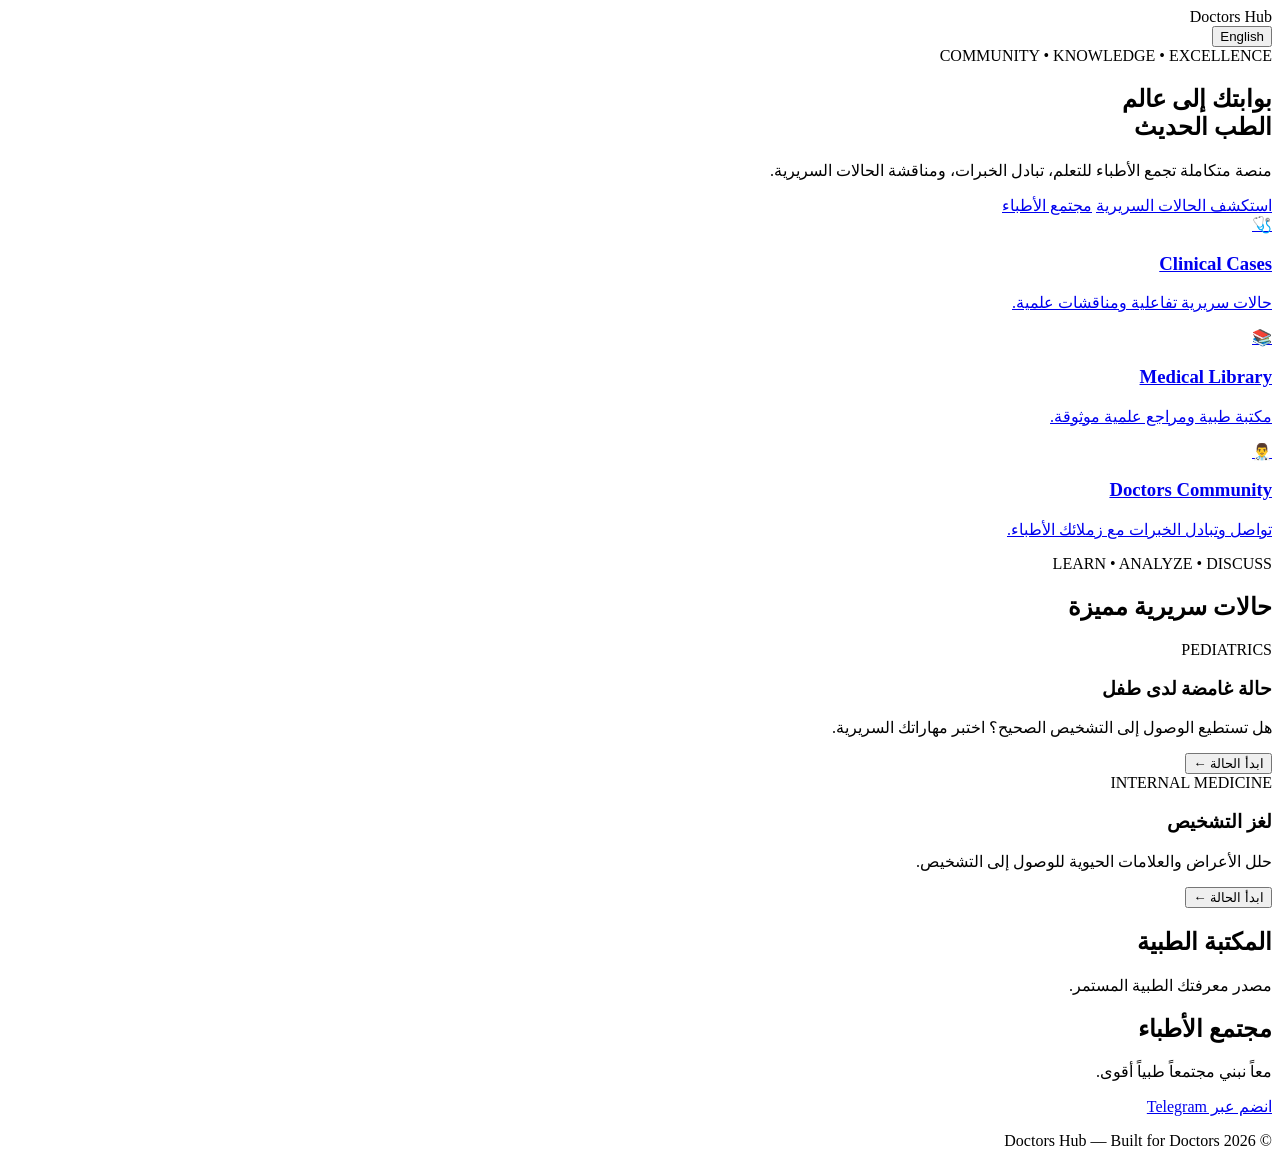
==== index.html @ 1cfb1974 "Rename index.hml to index.html" ====
<!DOCTYPE html>
<html lang="ar" dir="rtl">
<head>
  <meta charset="UTF-8">
  <meta name="viewport" content="width=device-width, initial-scale=1.0">
  <title>Doctors Hub | منصة الأطباء</title>
  <link rel="stylesheet" href="styles.css">
</head>
<body>

  <header class="header">
    <div class="logo">Doctors <span>Hub</span></div>
    <button id="langBtn">English</button>
  </header>

  <main>
    <section class="hero">
      <span class="badge">COMMUNITY • KNOWLEDGE • EXCELLENCE</span>
      <h1>بوابتك إلى عالم<br><span>الطب الحديث</span></h1>
      <p>منصة متكاملة تجمع الأطباء للتعلم، تبادل الخبرات، ومناقشة الحالات السريرية.</p>
      <div class="hero-buttons">
        <a href="#cases" class="btn primary">استكشف الحالات السريرية</a>
        <a href="#community" class="btn secondary">مجتمع الأطباء</a>
      </div>
    </section>

    <section class="features">
      <a href="#cases" class="feature-card">
        <div class="icon">🩺</div>
        <h3>Clinical Cases</h3>
        <p>حالات سريرية تفاعلية ومناقشات علمية.</p>
      </a>

      <a href="#library" class="feature-card">
        <div class="icon">📚</div>
        <h3>Medical Library</h3>
        <p>مكتبة طبية ومراجع علمية موثوقة.</p>
      </a>

      <a href="#community" class="feature-card">
        <div class="icon">👨‍⚕️</div>
        <h3>Doctors Community</h3>
        <p>تواصل وتبادل الخبرات مع زملائك الأطباء.</p>
      </a>
    </section>

    <section id="cases" class="cases">
      <div class="section-heading">
        <span>LEARN • ANALYZE • DISCUSS</span>
        <h2>حالات سريرية مميزة</h2>
      </div>

      <div class="case-card">
        <span class="case-tag">PEDIATRICS</span>
        <h3>حالة غامضة لدى طفل</h3>
        <p>هل تستطيع الوصول إلى التشخيص الصحيح؟ اختبر مهاراتك السريرية.</p>
        <button class="btn primary" onclick="alert('قريباً: الحالة التفاعلية')">ابدأ الحالة ←</button>
      </div>

      <div class="case-card">
        <span class="case-tag">INTERNAL MEDICINE</span>
        <h3>لغز التشخيص</h3>
        <p>حلل الأعراض والعلامات الحيوية للوصول إلى التشخيص.</p>
        <button class="btn primary" onclick="alert('قريباً: الحالة التفاعلية')">ابدأ الحالة ←</button>
      </div>
    </section>

    <section id="library" class="library">
      <h2>المكتبة الطبية</h2>
      <p>مصدر معرفتك الطبية المستمر.</p>
    </section>

    <section id="community" class="community">
      <h2>مجتمع الأطباء</h2>
      <p>معاً نبني مجتمعاً طبياً أقوى.</p>
      <a href="https://t.me/DoctorsHubIQ_bot" class="btn primary">انضم عبر Telegram</a>
    </section>
  </main>

  <footer>
    <p>© 2026 Doctors Hub — Built for Doctors</p>
  </footer>

</body>
</html>
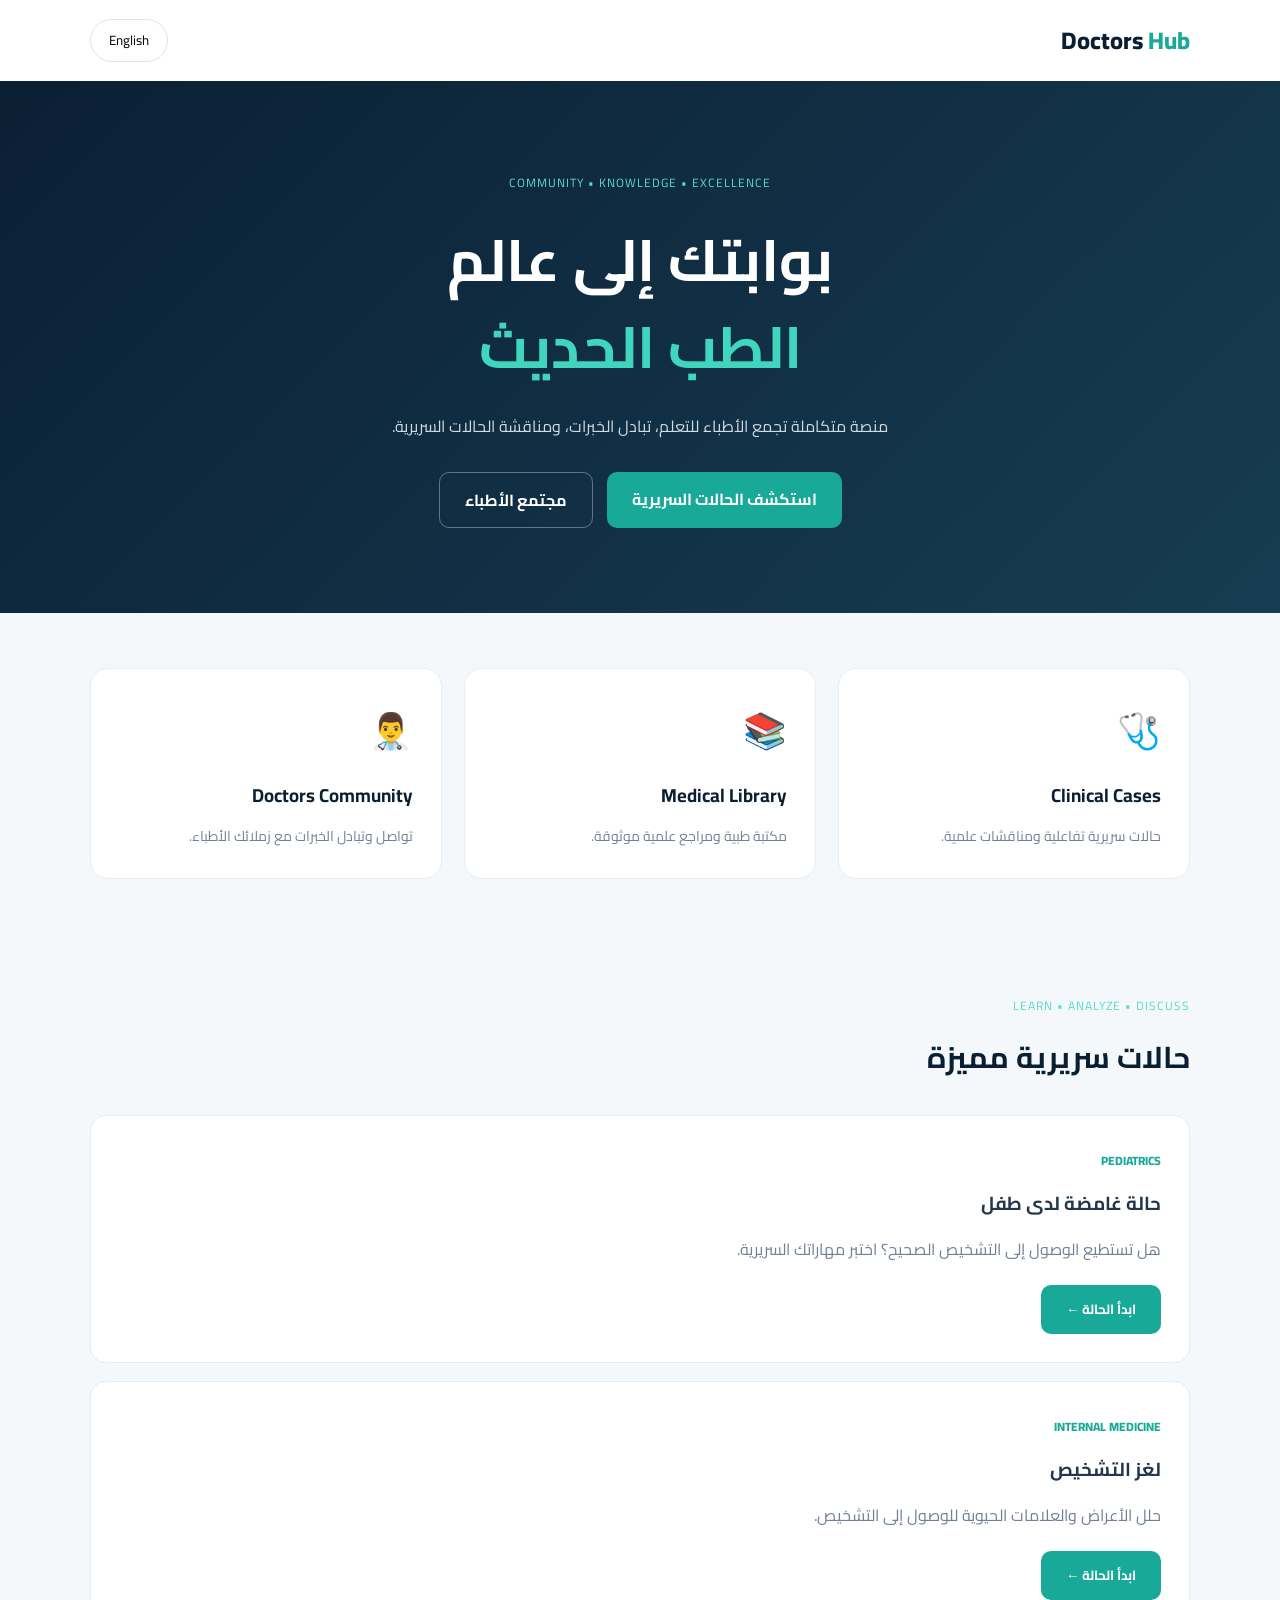
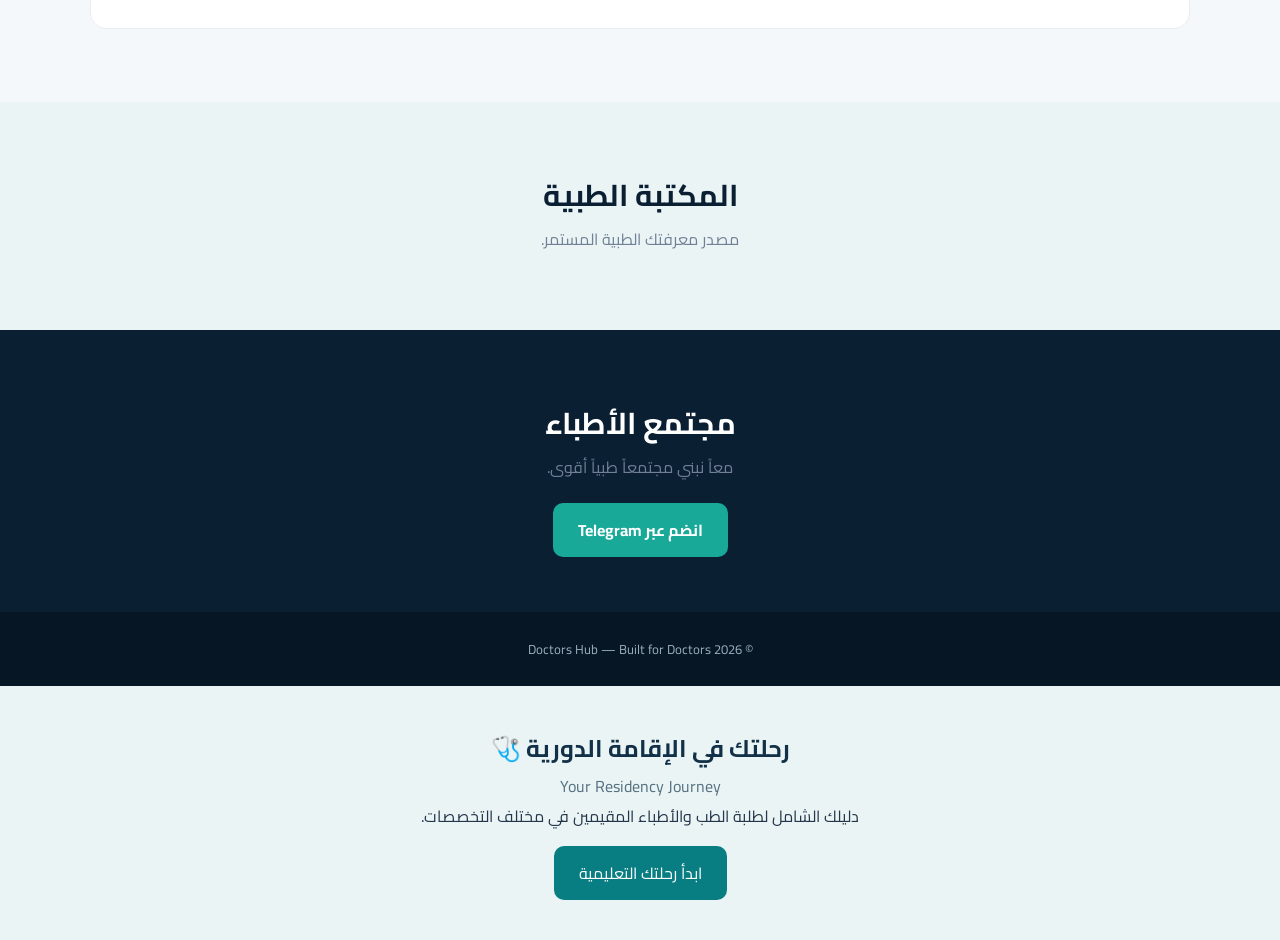
==== commit 32e89594: "Add residency journey section to index.html Added a new section for residency journey information. " ====
--- a/index.html
+++ b/index.html
@@ -5,7 +5,7 @@
   <meta charset="UTF-8">
   <meta name="viewport" content="width=device-width, initial-scale=1.0">
   <title>Doctors Hub | منصة الأطباء</title>
-  <link rel="stylesheet" href="styles.css">
+<link rel="stylesheet" href="./styles.css">
 </head>
 <body>
 
@@ -82,5 +82,14 @@
     <p>© 2026 Doctors Hub — Built for Doctors</p>
   </footer>
 
+
+<section style="padding:40px 20px;text-align:center;background:#eaf4f4;font-family:Cairo,sans-serif;">
+  <h2 style="color:#123047;">رحلتك في الإقامة الدورية 🩺</h2>
+  <p style="color:#557080;">Your Residency Journey</p>
+  <p>دليلك الشامل لطلبة الطب والأطباء المقيمين في مختلف التخصصات.</p>
+  <a href="residency.html" style="display:inline-block;background:#087e83;color:white;padding:12px 25px;border-radius:10px;text-decoration:none;margin-top:15px;">
+    ابدأ رحلتك التعليمية
+  </a>
+</section>
 </body>
 </html>
--- a/styles.css
+++ b/styles.css
@@ -0,0 +1,242 @@
+
+@import url('https://fonts.googleapis.com/css2?family=Cairo:wght@400;500;600;700;800&display=swap');
+
+:root {
+  --navy: #0b1f33;
+  --teal: #18a999;
+  --light: #f4f8fb;
+  --white: #ffffff;
+  --text: #24364b;
+  --muted: #718096;
+}
+
+* {
+  margin: 0;
+  padding: 0;
+  box-sizing: border-box;
+}
+
+html {
+  scroll-behavior: smooth;
+}
+
+body {
+  font-family: 'Cairo', sans-serif;
+  background: var(--light);
+  color: var(--text);
+}
+
+.header {
+  background: white;
+  padding: 18px 7%;
+  display: flex;
+  align-items: center;
+  justify-content: space-between;
+  box-shadow: 0 2px 15px #0b1f3310;
+}
+
+.logo {
+  font-size: 24px;
+  font-weight: 800;
+  color: var(--navy);
+  direction: ltr;
+}
+
+.logo span {
+  color: var(--teal);
+}
+
+#langBtn {
+  border: 1px solid #dce5eb;
+  background: white;
+  padding: 8px 18px;
+  border-radius: 25px;
+  cursor: pointer;
+  font-family: inherit;
+}
+
+.hero {
+  background: linear-gradient(135deg, #0b1f33, #163d53);
+  color: white;
+  padding: 85px 7%;
+  text-align: center;
+}
+
+.badge, .section-heading span {
+  color: #59dbc5;
+  font-size: 12px;
+  letter-spacing: 1px;
+}
+
+.hero h1 {
+  font-size: clamp(32px, 6vw, 58px);
+  line-height: 1.5;
+  margin: 20px 0;
+}
+
+.hero h1 span {
+  color: #40d6bd;
+}
+
+.hero p {
+  max-width: 650px;
+  margin: 0 auto 30px;
+  color: #d0dce5;
+  line-height: 2;
+}
+
+.hero-buttons {
+  display: flex;
+  justify-content: center;
+  gap: 14px;
+  flex-wrap: wrap;
+}
+
+.btn {
+  display: inline-block;
+  padding: 12px 25px;
+  border-radius: 10px;
+  text-decoration: none;
+  font-family: inherit;
+  font-weight: 700;
+  cursor: pointer;
+  border: none;
+}
+
+.primary {
+  background: var(--teal);
+  color: white;
+}
+
+.secondary {
+  border: 1px solid #ffffff55;
+  color: white;
+  background: transparent;
+}
+
+.features {
+  padding: 55px 7%;
+  display: grid;
+  grid-template-columns: repeat(3, 1fr);
+  gap: 22px;
+}
+
+.feature-card {
+  text-decoration: none;
+  color: var(--text);
+  background: white;
+  border: 1px solid #e7edf2;
+  border-radius: 18px;
+  padding: 28px;
+  transition: 0.3s;
+}
+
+.feature-card:hover {
+  transform: translateY(-5px);
+  box-shadow: 0 12px 35px #0b1f3310;
+}
+
+.icon {
+  font-size: 35px;
+  margin-bottom: 15px;
+}
+
+.feature-card h3 {
+  margin-bottom: 10px;
+  color: var(--navy);
+}
+
+.feature-card p {
+  color: var(--muted);
+  line-height: 1.9;
+  font-size: 14px;
+}
+
+.cases, .library, .community {
+  padding: 55px 7%;
+}
+
+.section-heading {
+  margin-bottom: 30px;
+}
+
+.section-heading h2,
+.library h2,
+.community h2 {
+  font-size: 30px;
+  color: var(--navy);
+  margin-top: 10px;
+}
+
+.case-card {
+  background: white;
+  padding: 28px;
+  border-radius: 16px;
+  margin-bottom: 18px;
+  border: 1px solid #e7edf2;
+}
+
+.case-tag {
+  color: var(--teal);
+  font-size: 12px;
+  font-weight: 800;
+}
+
+.case-card h3 {
+  margin: 12px 0;
+}
+
+.case-card p,
+.library p,
+.community p {
+  color: var(--muted);
+  line-height: 2;
+  margin-bottom: 20px;
+}
+
+.library {
+  background: #eaf4f5;
+  text-align: center;
+}
+
+.community {
+  background: var(--navy);
+  text-align: center;
+  color: white;
+}
+
+.community h2 {
+  color: white;
+}
+
+footer {
+  text-align: center;
+  padding: 25px;
+  background: #071624;
+  color: #9aafbd;
+  font-size: 13px;
+}
+
+@media (max-width: 768px) {
+  .hero {
+    padding: 60px 6%;
+  }
+
+  .hero h1 {
+    font-size: 34px;
+  }
+
+  .features {
+    grid-template-columns: 1fr;
+    padding: 30px 5%;
+    gap: 15px;
+  }
+
+  .cases, .library, .community {
+    padding: 40px 5%;
+  }
+
+  .header {
+    padding: 15px 5%;
+  }
+}
